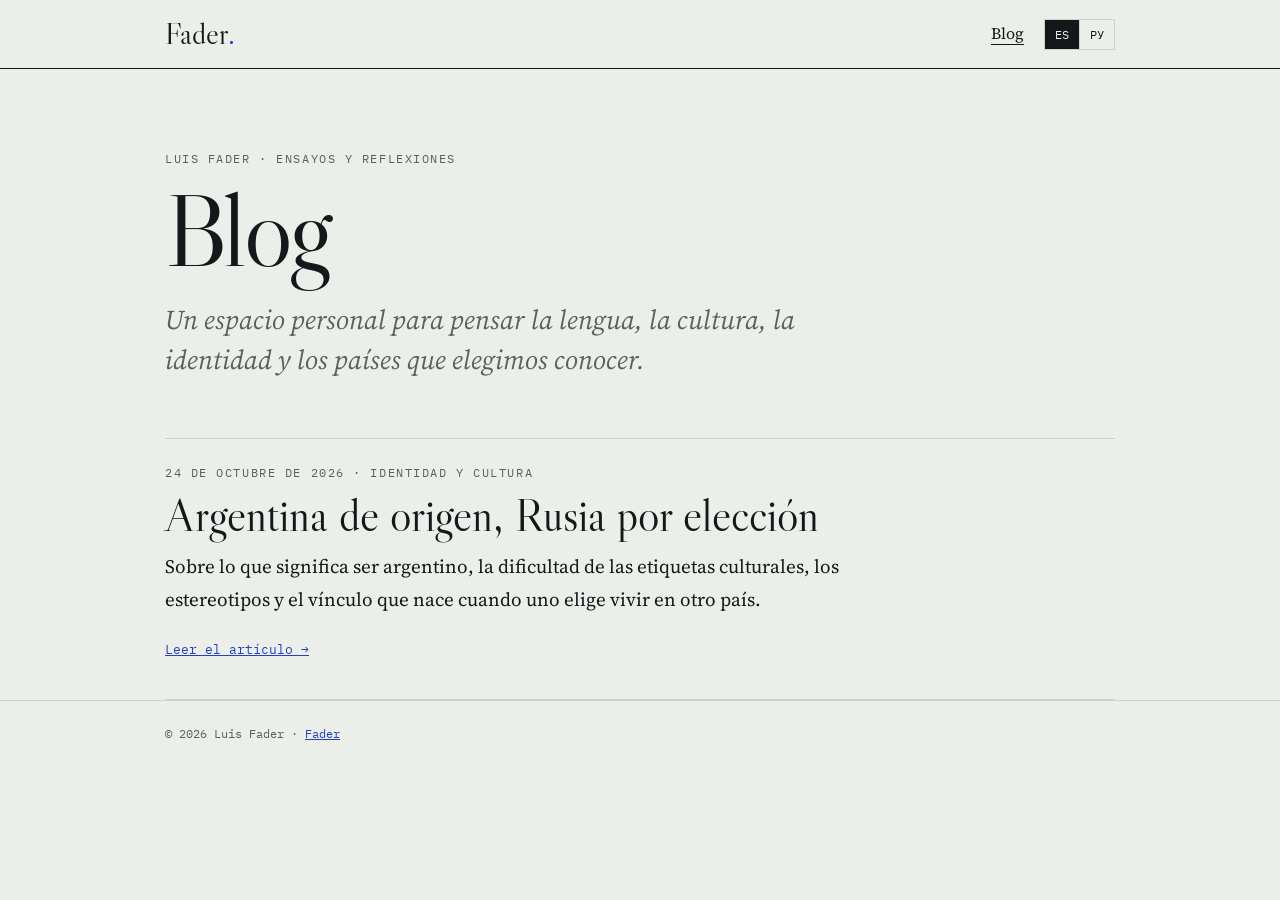
==== blog/index.html @ 8ce38d14 "Add bilingual Fader blog and identity essay" ====
<!doctype html><html lang="es"><head><meta charset="utf-8"><meta name="viewport" content="width=device-width, initial-scale=1"><meta name="description" content="Artículos y reflexiones personales de Luis Fader. Статьи и размышления Луиса Фадера."><title>Blog — Fader</title><link rel="stylesheet" href="style.css"></head><body><header class="bar"><div class="wrap"><a class="brand" href="../">Fader<em>.</em></a><nav class="links"><a href="./" data-href-lang="./" aria-current="page"><span data-text-lang="es">Blog</span><span data-text-lang="ru" hidden>Блог</span></a><div class="switch" role="group" aria-label="Idioma / Язык"><button data-lang-switch="es" type="button" aria-pressed="true">ES</button><button data-lang-switch="ru" type="button" aria-pressed="false">РУ</button></div></nav></div></header>
<main class="wrap">
<section class="hero" data-text-lang="es"><div class="eyebrow">Luis Fader · Ensayos y reflexiones</div><h1 data-title-lang="es">Blog</h1><p class="deck">Un espacio personal para pensar la lengua, la cultura, la identidad y los países que elegimos conocer.</p></section>
<section class="hero" data-text-lang="ru" hidden><div class="eyebrow">Луис Фадер · Статьи и размышления</div><h1 data-title-lang="ru">Блог</h1><p class="deck">Личное пространство для разговора о языке, культуре, самоопределении и странах, которые мы открываем для себя.</p></section>
<section class="entry" data-text-lang="es"><div class="eyebrow">24 de octubre de 2026 · Identidad y cultura</div><h2><a href="entre-argentina-y-rusia.html?lang=es">Argentina de origen, Rusia por elección</a></h2><p>Sobre lo que significa ser argentino, la dificultad de las etiquetas culturales, los estereotipos y el vínculo que nace cuando uno elige vivir en otro país.</p><a class="read" href="entre-argentina-y-rusia.html?lang=es">Leer el artículo →</a></section>
<section class="entry" data-text-lang="ru" hidden><div class="eyebrow">24 октября 2026 · Идентичность и культура</div><h2><a href="entre-argentina-y-rusia.html?lang=ru">Аргентина по происхождению, Россия по выбору</a></h2><p>О том, что значит быть аргентинцем, почему культурные ярлыки не всегда подходят человеку и как возникает связь со страной, которую выбираешь для жизни.</p><a class="read" href="entre-argentina-y-rusia.html?lang=ru">Читать статью →</a></section>
</main><footer class="footer"><div class="wrap">© 2026 Luis Fader · <a href="../">Fader</a></div></footer><script>
(function(){
  const params=new URLSearchParams(location.search);
  let lang=params.get('lang')==='ru'?'ru':'es';
  function switchTo(next){
    lang=next;document.documentElement.lang=lang;
    document.querySelectorAll('[data-text-lang]').forEach(el=>el.hidden=el.dataset.textLang!==lang);
    document.querySelectorAll('[data-lang-switch]').forEach(el=>el.setAttribute('aria-pressed',String(el.dataset.langSwitch===lang)));
    document.querySelectorAll('[data-href-lang]').forEach(el=>{el.href=el.dataset.hrefLang+'?lang='+lang});
    document.title=(document.querySelector('[data-title-lang="'+lang+'"]')?.textContent||'Blog')+' — Fader';
    history.replaceState(null,'',location.pathname+'?lang='+lang);
  }
  document.querySelectorAll('[data-lang-switch]').forEach(b=>b.addEventListener('click',()=>switchTo(b.dataset.langSwitch)));
  switchTo(lang);
})();
</script></body></html>
---- blog/style.css ----
@import url('https://fonts.googleapis.com/css2?family=Libre+Caslon+Display&family=Source+Serif+4:ital,wght@0,400;0,600;1,400&family=IBM+Plex+Mono:wght@400;500&display=swap');
:root{color-scheme:light;--paper:#eceee9;--page:#f8f9f6;--ink:#15171a;--soft:#59615b;--line:#cdd2cb;--accent:#2340c4;--display:"Libre Caslon Display",Georgia,serif;--serif:"Source Serif 4",Georgia,serif;--mono:"IBM Plex Mono",monospace}
@media(prefers-color-scheme:dark){:root{color-scheme:dark;--paper:#111312;--page:#191c1a;--ink:#e8ebe6;--soft:#9aa39c;--line:#333a34;--accent:#a5b4ff}}
*{box-sizing:border-box}html{scroll-behavior:smooth}body{margin:0;background:var(--paper);color:var(--ink);font:19px/1.72 var(--serif);-webkit-font-smoothing:antialiased}a{color:var(--accent)}a:focus-visible,button:focus-visible{outline:2px solid var(--accent);outline-offset:4px}
.wrap{width:min(100% - 38px,950px);margin-inline:auto}.bar{border-bottom:1px solid var(--ink);position:sticky;top:0;background:var(--paper);z-index:5}.bar .wrap{min-height:68px;display:flex;gap:18px;align-items:center;justify-content:space-between;flex-wrap:wrap;padding-block:10px}.brand{font:30px/1 var(--display);text-decoration:none;color:var(--ink)}.brand em{font-style:normal;color:var(--accent)}.links{display:flex;gap:20px;align-items:center}.links>a{text-decoration:none;color:var(--ink);font-size:16px}.links>a[aria-current]{text-decoration:underline;text-underline-offset:5px}.switch{display:flex;border:1px solid var(--line)}.switch button{border:0;background:transparent;color:var(--ink);font:12px var(--mono);padding:7px 10px;cursor:pointer}.switch button+button{border-left:1px solid var(--line)}.switch button[aria-pressed=true]{background:var(--ink);color:var(--paper)}
.eyebrow{font:12px var(--mono);text-transform:uppercase;letter-spacing:.13em;color:var(--soft)}.hero{padding:82px 0 36px;border-bottom:1px solid var(--line)}.hero h1{font:clamp(48px,8vw,104px)/.97 var(--display);letter-spacing:-.025em;margin:15px 0 20px;max-width:900px}.deck{font:italic clamp(21px,2.5vw,27px)/1.47 var(--serif);color:var(--soft);max-width:690px;margin:0 0 22px}.info{display:flex;gap:20px;flex-wrap:wrap;font:12px/1.5 var(--mono);color:var(--soft);letter-spacing:.03em}.content{width:min(100%,715px);padding:38px 0 100px}.content h2{font:37px/1.1 var(--display);margin:43px 0 18px}.content p{margin:0 0 24px}.content .intro{font-size:23px;line-height:1.58}.content blockquote{margin:38px 0;padding:0 0 0 22px;border-left:3px solid var(--accent);font:italic 27px/1.47 var(--serif)}.entry{padding:26px 0 35px;border-bottom:1px solid var(--line)}.entry h2{font:clamp(31px,4vw,45px)/1.12 var(--display);margin:10px 0}.entry h2 a{text-decoration:none;color:var(--ink)}.entry h2 a:hover{color:var(--accent)}.entry p{max-width:690px;margin:0 0 16px}.read{font:13px var(--mono)}.footer{border-top:1px solid var(--line);padding:25px 0 45px;font:12px var(--mono);color:var(--soft)}[hidden]{display:none!important}@media(max-width:610px){.hero{padding-top:55px}.bar .wrap{gap:10px}.links{gap:12px}.brand{font-size:26px}.content{padding-top:26px}.content h2{font-size:32px}}
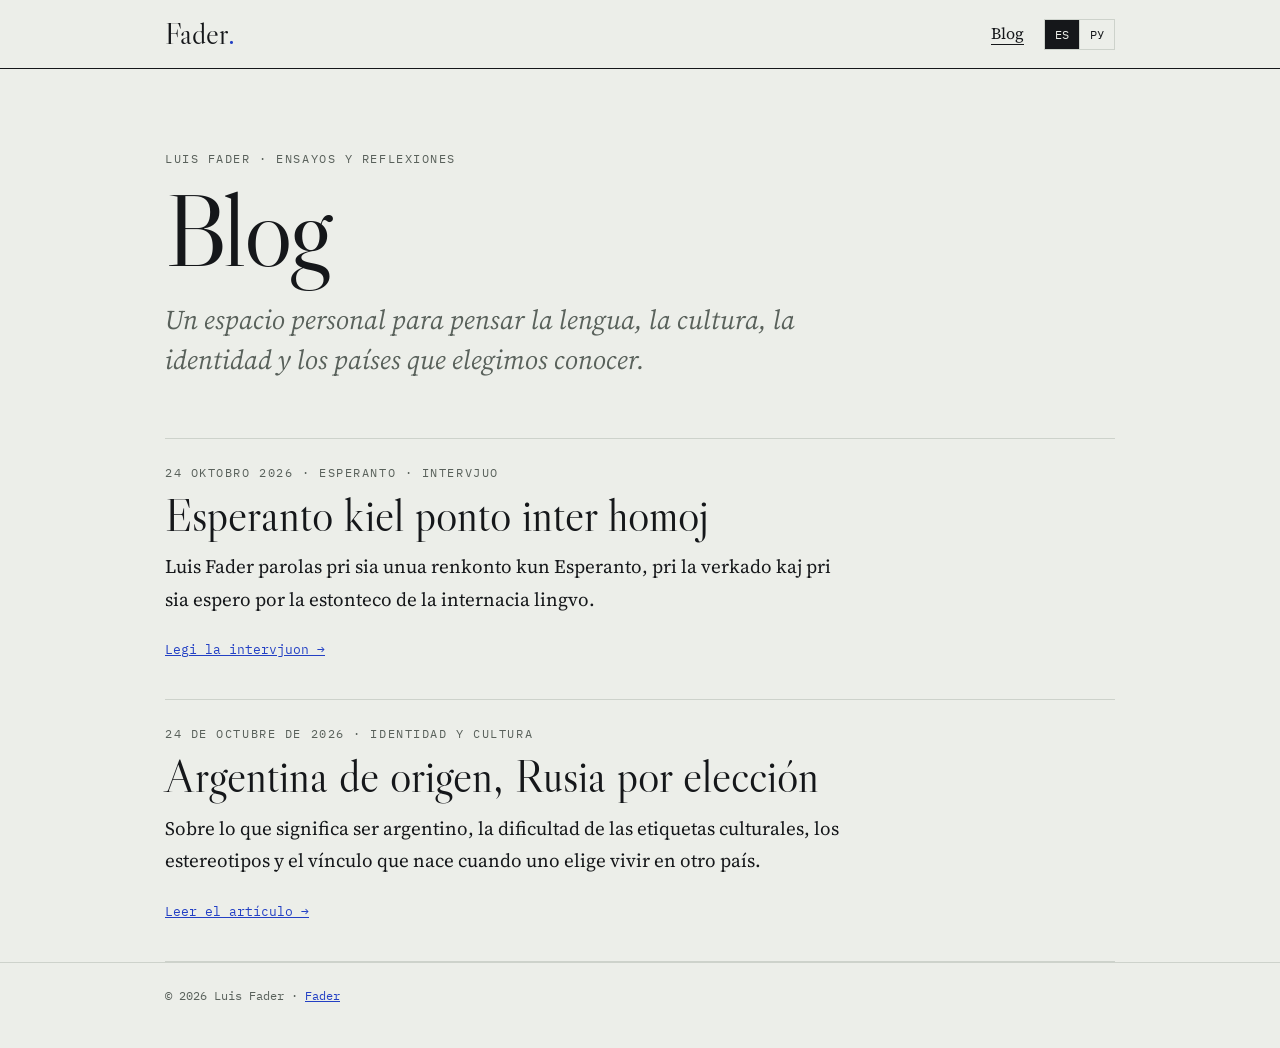
==== commit 450c5a34: "Feature Esperanto interview on blog index" ====
--- a/blog/index.html
+++ b/blog/index.html
@@ -2,6 +2,7 @@
 <main class="wrap">
 <section class="hero" data-text-lang="es"><div class="eyebrow">Luis Fader · Ensayos y reflexiones</div><h1 data-title-lang="es">Blog</h1><p class="deck">Un espacio personal para pensar la lengua, la cultura, la identidad y los países que elegimos conocer.</p></section>
 <section class="hero" data-text-lang="ru" hidden><div class="eyebrow">Луис Фадер · Статьи и размышления</div><h1 data-title-lang="ru">Блог</h1><p class="deck">Личное пространство для разговора о языке, культуре, самоопределении и странах, которые мы открываем для себя.</p></section>
+<section class="entry"><div class="eyebrow">24 oktobro 2026 · Esperanto · Intervjuo</div><h2><a href="esperanto-kiel-ponto.html" lang="eo">Esperanto kiel ponto inter homoj</a></h2><p lang="eo">Luis Fader parolas pri sia unua renkonto kun Esperanto, pri la verkado kaj pri sia espero por la estonteco de la internacia lingvo.</p><a class="read" href="esperanto-kiel-ponto.html" lang="eo">Legi la intervjuon →</a></section>
 <section class="entry" data-text-lang="es"><div class="eyebrow">24 de octubre de 2026 · Identidad y cultura</div><h2><a href="entre-argentina-y-rusia.html?lang=es">Argentina de origen, Rusia por elección</a></h2><p>Sobre lo que significa ser argentino, la dificultad de las etiquetas culturales, los estereotipos y el vínculo que nace cuando uno elige vivir en otro país.</p><a class="read" href="entre-argentina-y-rusia.html?lang=es">Leer el artículo →</a></section>
 <section class="entry" data-text-lang="ru" hidden><div class="eyebrow">24 октября 2026 · Идентичность и культура</div><h2><a href="entre-argentina-y-rusia.html?lang=ru">Аргентина по происхождению, Россия по выбору</a></h2><p>О том, что значит быть аргентинцем, почему культурные ярлыки не всегда подходят человеку и как возникает связь со страной, которую выбираешь для жизни.</p><a class="read" href="entre-argentina-y-rusia.html?lang=ru">Читать статью →</a></section>
 </main><footer class="footer"><div class="wrap">© 2026 Luis Fader · <a href="../">Fader</a></div></footer><script>
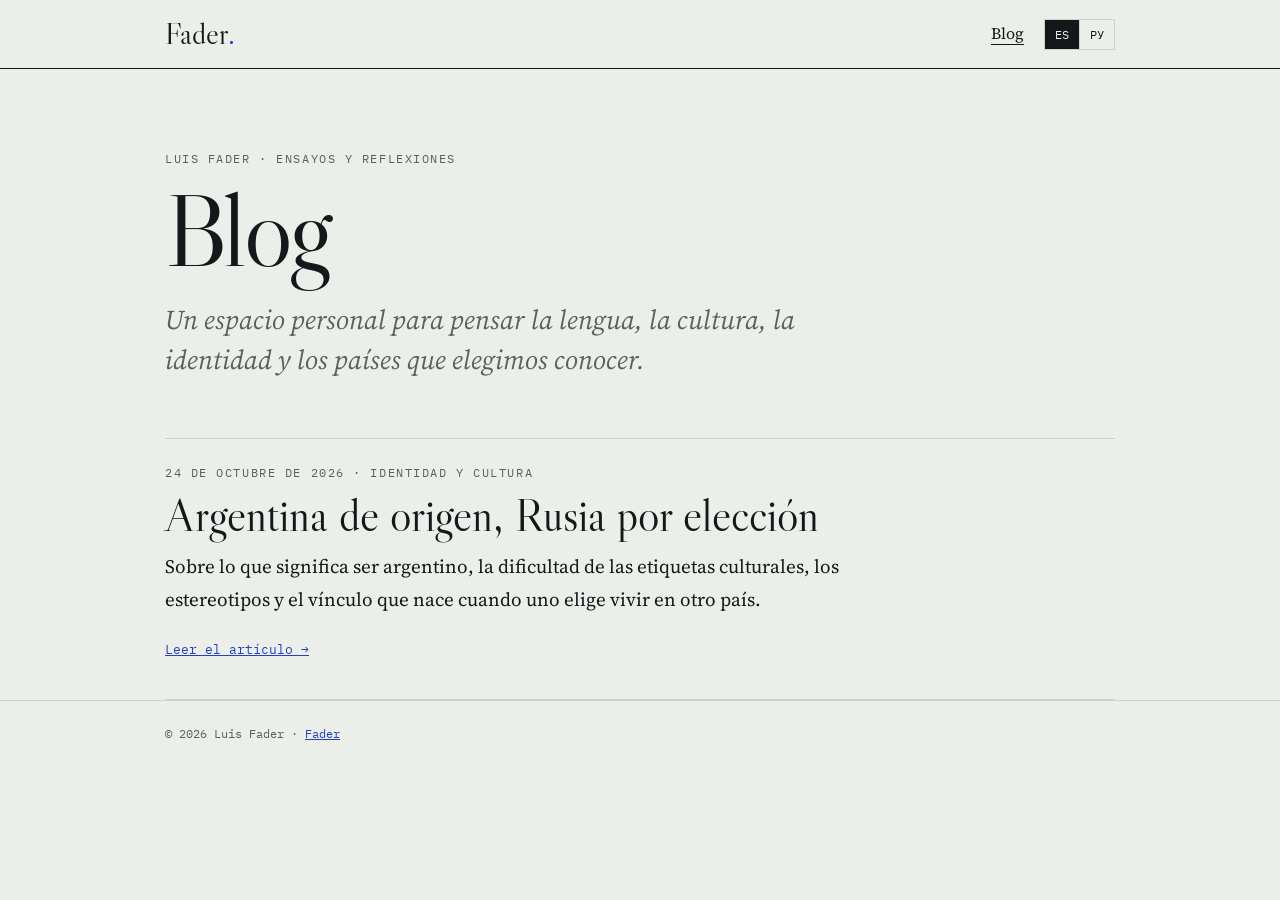
==== commit 27a05fa9: "Remove misplaced Esperanto interview from Fader blog index" ====
--- a/blog/index.html
+++ b/blog/index.html
@@ -2,7 +2,6 @@
 <main class="wrap">
 <section class="hero" data-text-lang="es"><div class="eyebrow">Luis Fader · Ensayos y reflexiones</div><h1 data-title-lang="es">Blog</h1><p class="deck">Un espacio personal para pensar la lengua, la cultura, la identidad y los países que elegimos conocer.</p></section>
 <section class="hero" data-text-lang="ru" hidden><div class="eyebrow">Луис Фадер · Статьи и размышления</div><h1 data-title-lang="ru">Блог</h1><p class="deck">Личное пространство для разговора о языке, культуре, самоопределении и странах, которые мы открываем для себя.</p></section>
-<section class="entry"><div class="eyebrow">24 oktobro 2026 · Esperanto · Intervjuo</div><h2><a href="esperanto-kiel-ponto.html" lang="eo">Esperanto kiel ponto inter homoj</a></h2><p lang="eo">Luis Fader parolas pri sia unua renkonto kun Esperanto, pri la verkado kaj pri sia espero por la estonteco de la internacia lingvo.</p><a class="read" href="esperanto-kiel-ponto.html" lang="eo">Legi la intervjuon →</a></section>
 <section class="entry" data-text-lang="es"><div class="eyebrow">24 de octubre de 2026 · Identidad y cultura</div><h2><a href="entre-argentina-y-rusia.html?lang=es">Argentina de origen, Rusia por elección</a></h2><p>Sobre lo que significa ser argentino, la dificultad de las etiquetas culturales, los estereotipos y el vínculo que nace cuando uno elige vivir en otro país.</p><a class="read" href="entre-argentina-y-rusia.html?lang=es">Leer el artículo →</a></section>
 <section class="entry" data-text-lang="ru" hidden><div class="eyebrow">24 октября 2026 · Идентичность и культура</div><h2><a href="entre-argentina-y-rusia.html?lang=ru">Аргентина по происхождению, Россия по выбору</a></h2><p>О том, что значит быть аргентинцем, почему культурные ярлыки не всегда подходят человеку и как возникает связь со страной, которую выбираешь для жизни.</p><a class="read" href="entre-argentina-y-rusia.html?lang=ru">Читать статью →</a></section>
 </main><footer class="footer"><div class="wrap">© 2026 Luis Fader · <a href="../">Fader</a></div></footer><script>
